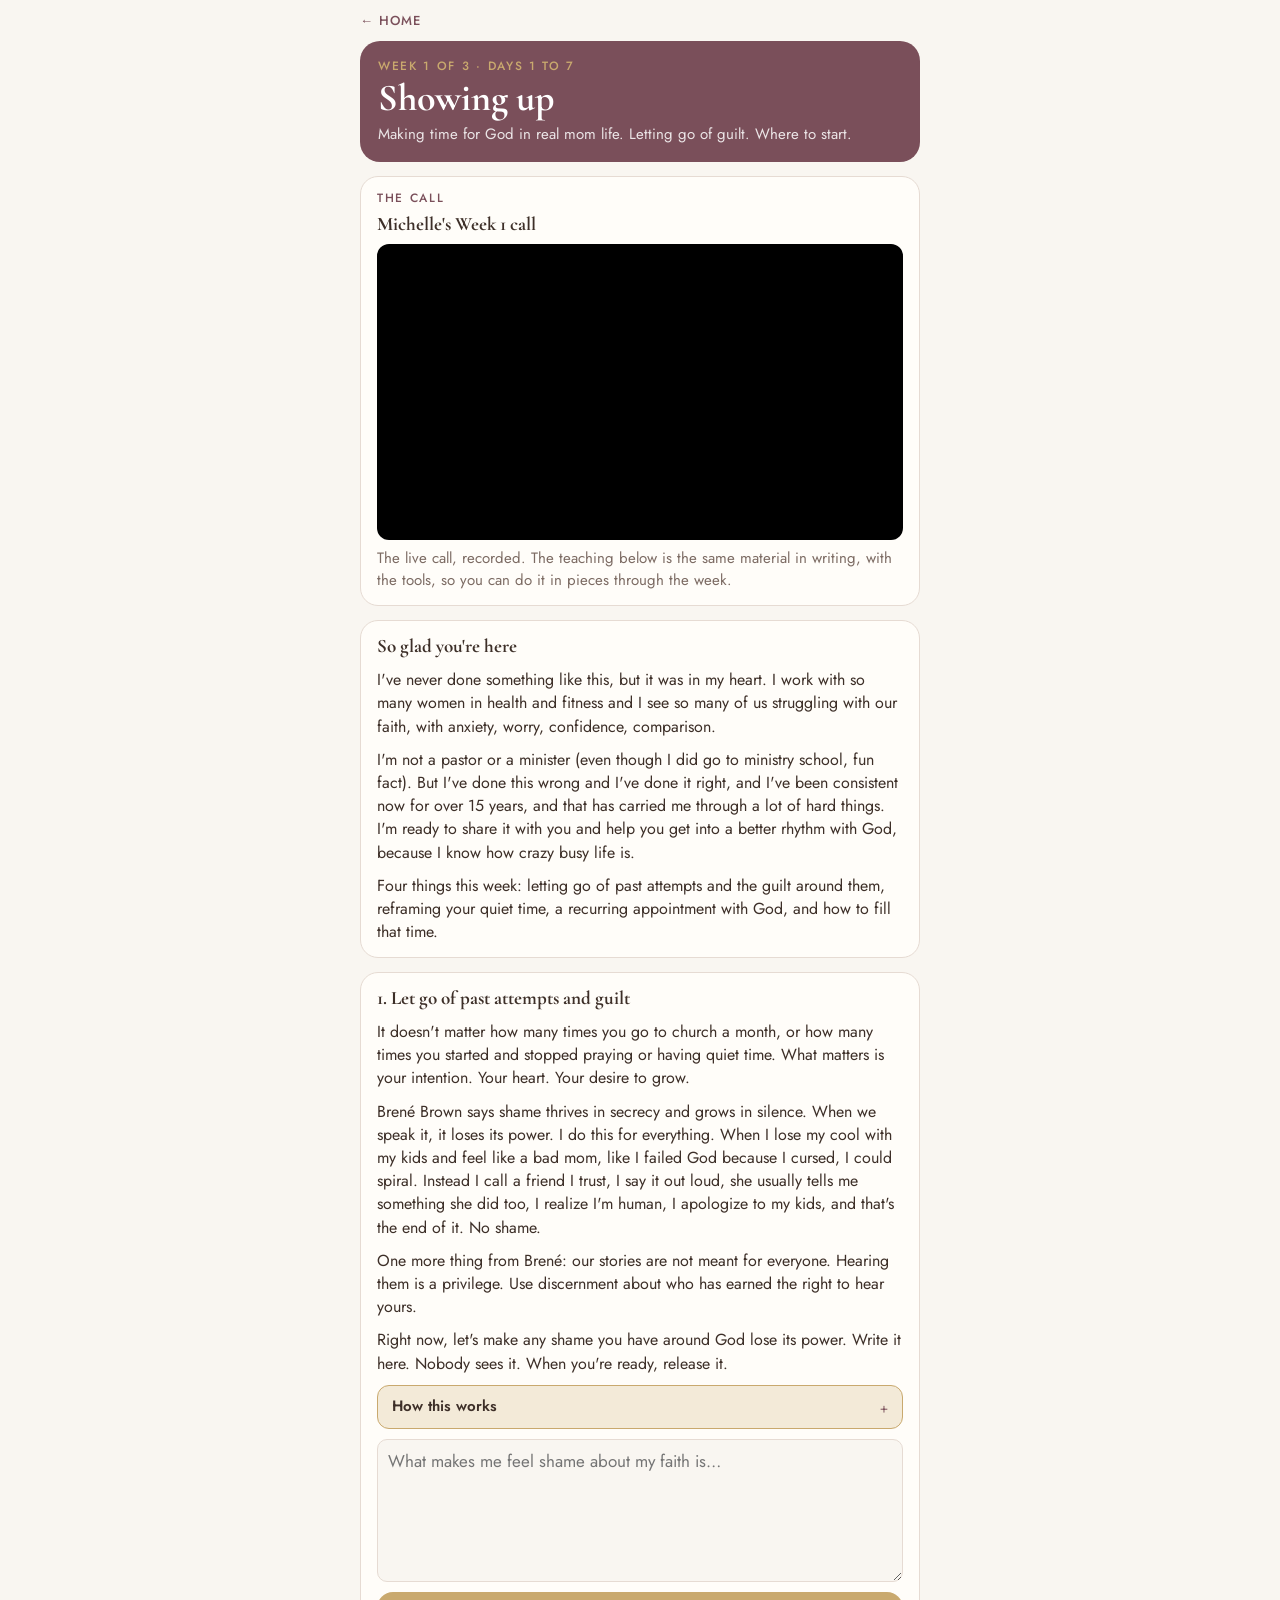
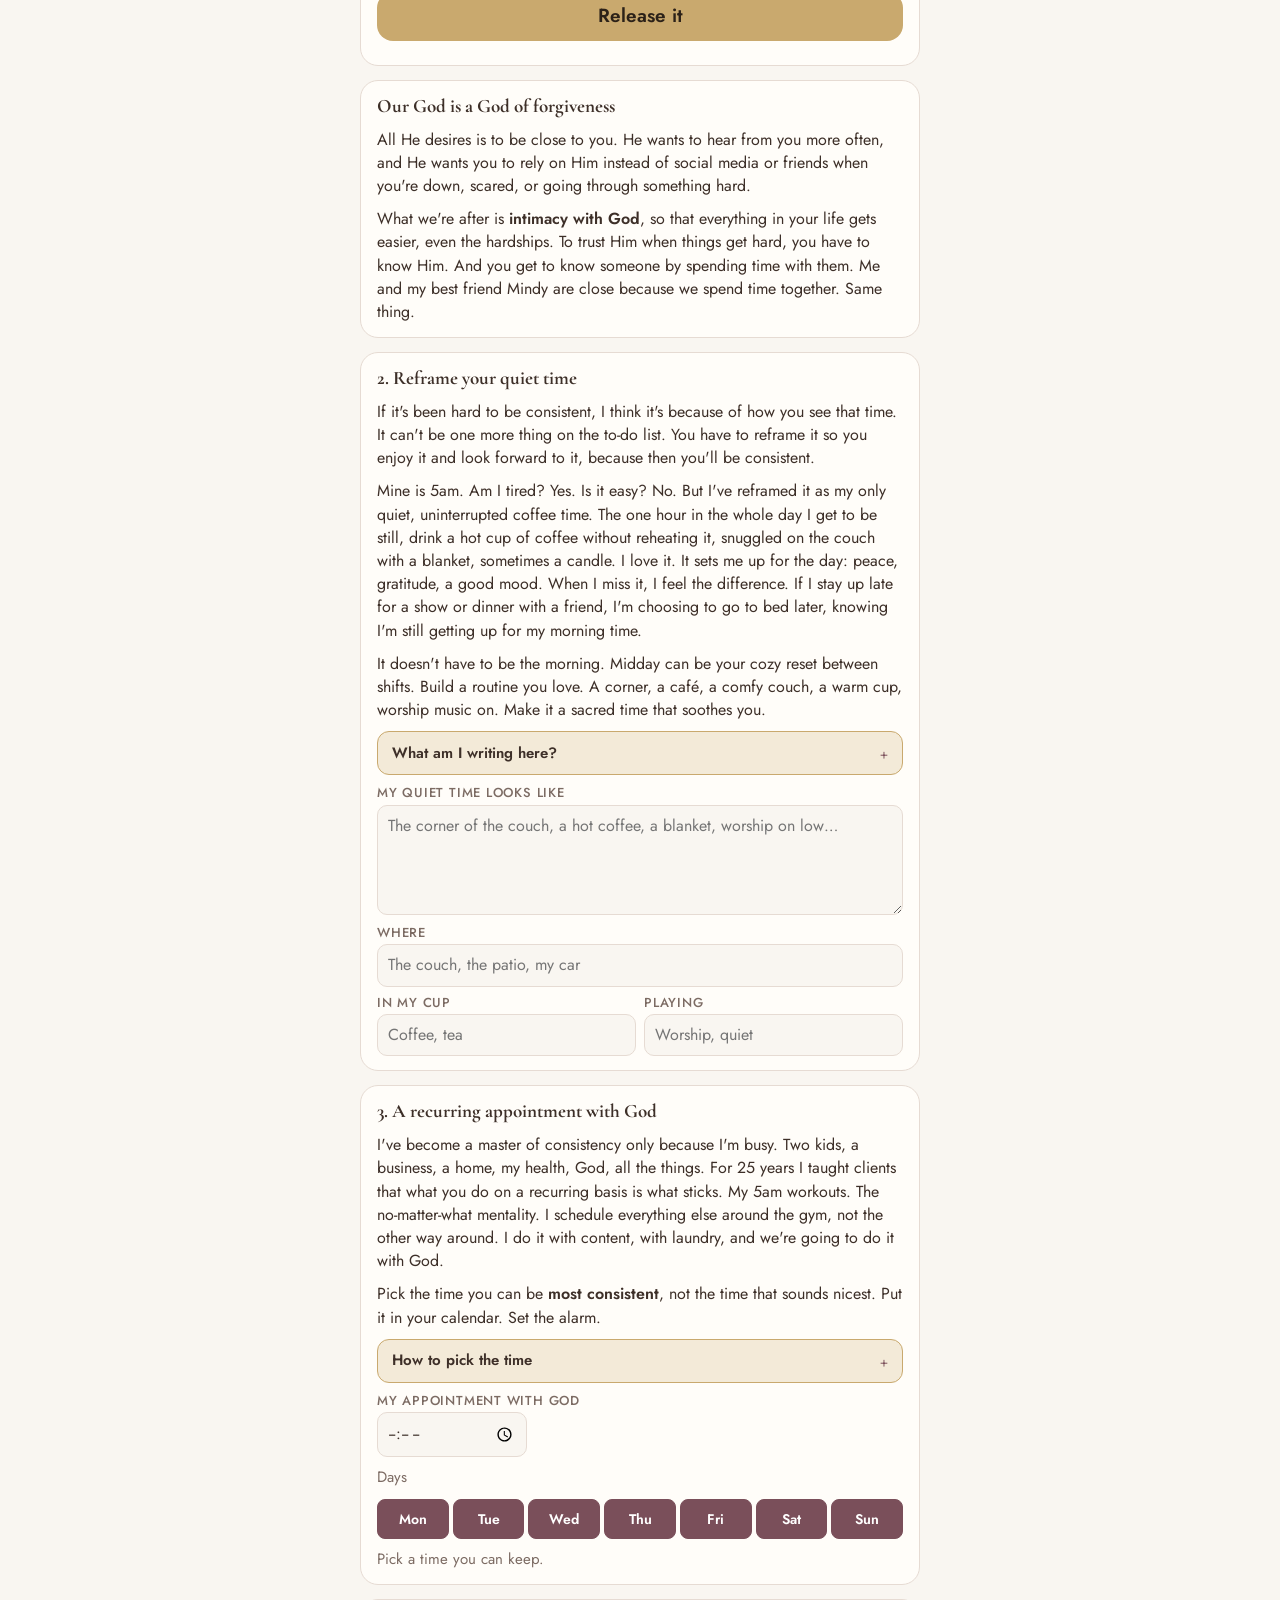
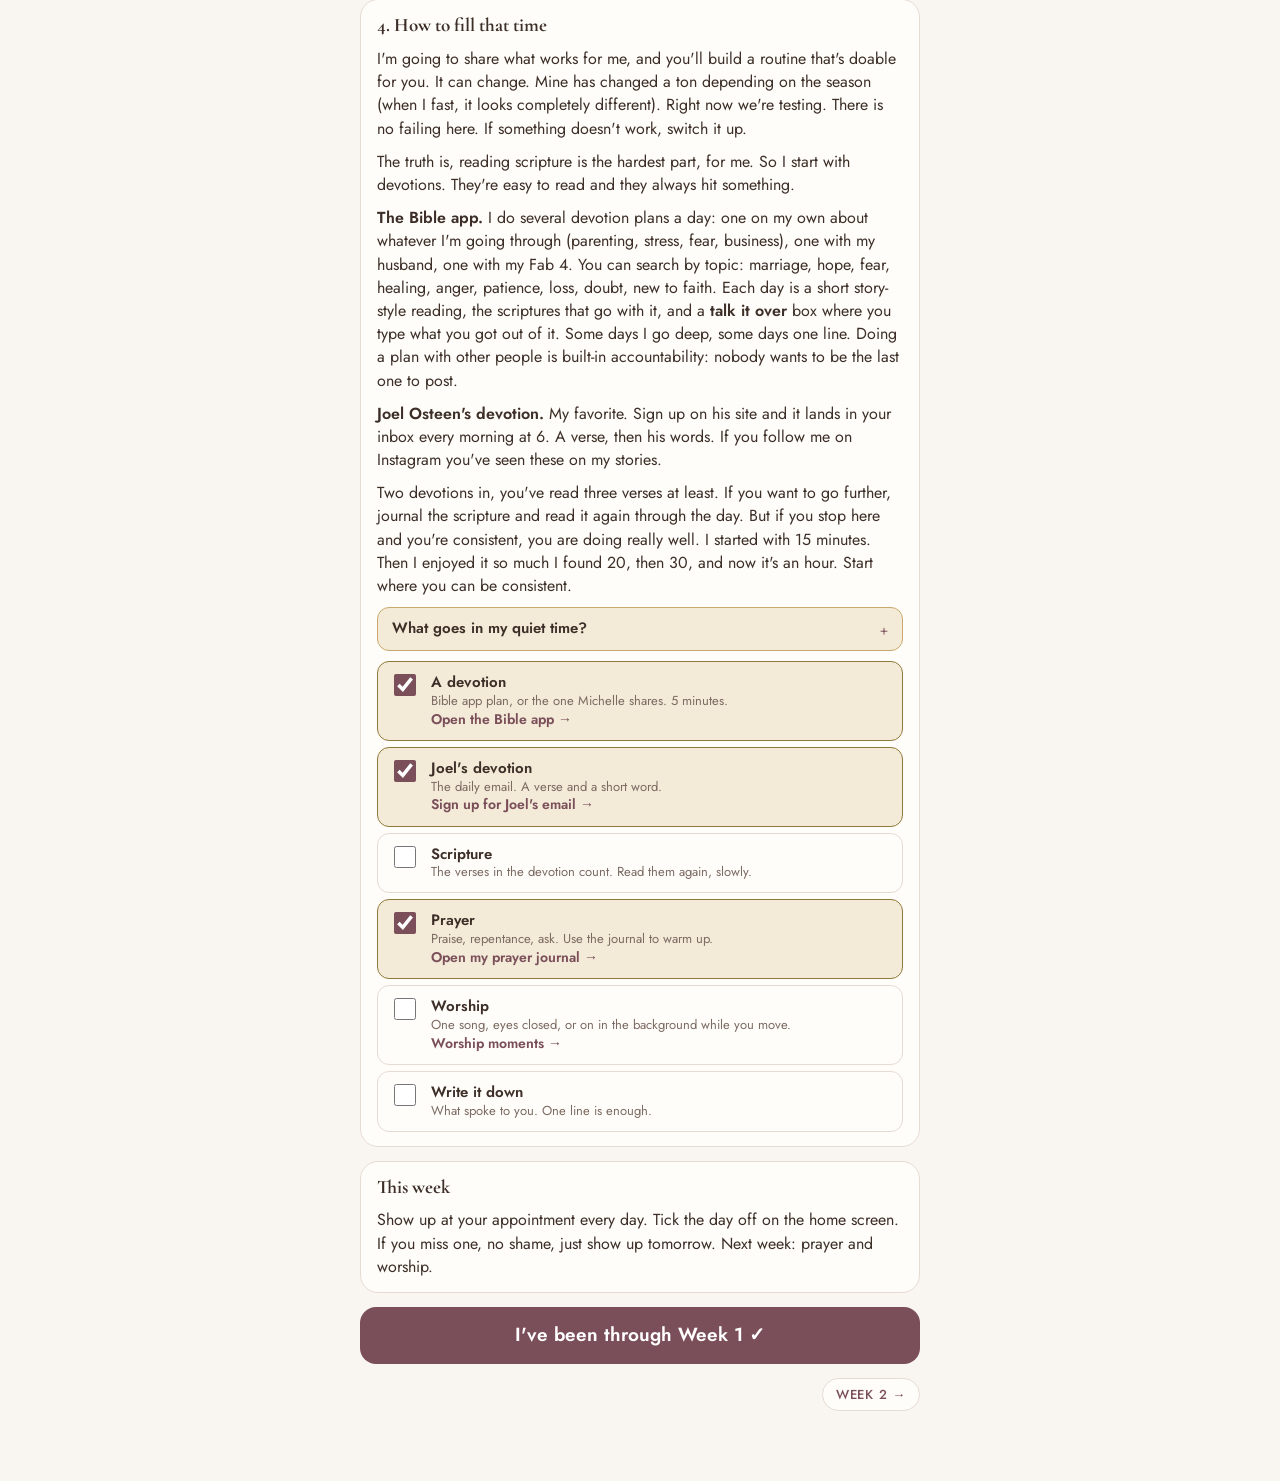
==== week.html @ d2c043b5 "Faith First Reset player: three weeks, daily check-in, appointment, prayer journal, worship, Fab 4 C" ====
<!doctype html>
<meta charset="utf-8">
<base target="_top">
<meta name="viewport" content="width=device-width, initial-scale=1, viewport-fit=cover">
<title>Week · Faith First Reset</title>
<link rel="manifest" href="manifest.json">
<meta name="theme-color" content="#7a4f5a">
<meta name="apple-mobile-web-app-capable" content="yes">
<meta name="apple-mobile-web-app-title" content="Faith First">
<link rel="apple-touch-icon" href="icons/icon-180.png">
<link rel="preconnect" href="https://fonts.googleapis.com">
<link rel="stylesheet" href="https://fonts.googleapis.com/css2?family=Cormorant+Garamond:ital,wght@0,600;0,700;1,500&family=Jost:wght@400;500;600&display=swap">
<link rel="stylesheet" href="ff.css">
<div class="wrap">
  <header class="page"><a class="back" href="start.html">← Home</a></header>
  <section id="head"></section>
  <section id="video"></section>
  <section id="steps" style="display:flex;flex-direction:column;gap:14px"></section>
  <section id="finish"></section>
  <nav class="daynav" id="nav"></nav>
</div>
<script src="ff.js"></script>
<script>
function n(){const x=parseInt(location.hash.slice(1));return x>=1&&x<=3?x:1}
function render(){
  const w=WEEKS[n()-1], wd=weeksDone();
  document.title=`Week ${w.n} · Faith First Reset`;
  $('#head').innerHTML=`<div class="dayhead"><span class="eyebrow">Week ${w.n} of 3 · Days ${(w.n-1)*7+1} to ${w.n*7}</span><h1>${esc(w.title)}</h1><p>${esc(w.sub)}</p></div>`;
  const v=VIDEOS[w.n];
  $('#video').innerHTML=v?`<div class="card"><span class="eyebrow">The call</span><h3>Michelle's Week ${w.n} call</h3>${vidHTML(v,'Faith First Reset, Week '+w.n,CHAPTERS[w.n])}<p>The live call, recorded. The teaching below is the same material in writing, with the tools, so you can do it in pieces through the week.</p></div>`
    :`<div class="card soft"><span class="eyebrow">The call</span><h3>Week ${w.n} is written out below</h3><p>This week's teaching is here in Michelle's words, with the tools. A short video from Michelle will be added here.</p></div>`;
  $('#steps').innerHTML=w.steps.map(s=>`<div class="card step"><h3>${esc(s.h)}</h3><div class="copy">${s.html}</div>${s.ws?`<div class="wsbox" data-ws="${s.ws}"></div>`:''}</div>`).join('');
  $$('.wsbox').forEach(b=>renderWS(b.dataset.ws,b));
  $('#finish').innerHTML=wd[w.n]?`<div class="card gold"><h3>Week ${w.n} done ✓</h3><p>Finished ${nice(wd[w.n])}. Come back to it any time.</p><button class="pill" id="undo">Mark as not done</button></div>`:`<button class="go" id="doneBtn">I've been through Week ${w.n} ✓</button>`;
  $('#nav').innerHTML=`${w.n>1?`<a class="pill" href="#${w.n-1}">← Week ${w.n-1}</a>`:'<span></span>'}${w.n<3?`<a class="pill" href="#${w.n+1}">Week ${w.n+1} →</a>`:'<a class="pill" href="start.html">Home →</a>'}`;
  window.scrollTo(0,0);
}
document.addEventListener('click',e=>{if(e.target.id==='doneBtn'){setWeekDone(n(),true);render()}if(e.target.id==='undo'){setWeekDone(n(),false);render()}});
window.addEventListener('hashchange',render);
render();
</script>
---- ff.css ----
/* The Faith First Reset player. Off-white, mauve, a little gold. Cormorant Garamond for headings, Jost for text,
   the current Michelle Marie Fit look. One phone column everywhere. */
:root{
  --bg:#f9f6f1; --card:#fffdf9; --ink:#3d2f28; --muted:#7c6b63; --line:#e6dbd3;
  --brand:#7a4f5a; --brand-soft:#f0e4e7; --gold:#c9a96e; --gold-soft:#f3ead8; --rose:#c4957e;
  --accent:#7a4f5a; --accent-ink:#ffffff; --done:#8f7a3a; --done-soft:#f3ead8;
  --display:"Cormorant Garamond",Georgia,"Times New Roman",serif;
  --body:"Jost","Helvetica Neue",Arial,sans-serif;
}
@media (prefers-color-scheme: dark){:root:not([data-theme="light"]){
  --bg:#1f1719; --card:#2a1f22; --ink:#f4ede8; --muted:#c2b3ad; --line:#453539;
  --brand:#d9a3b0; --brand-soft:#3b2a30; --gold:#d9bc82; --gold-soft:#3b3222; --rose:#d9ab96;
  --accent:#d9a3b0; --accent-ink:#1f1719; --done:#d9bc82; --done-soft:#3b3222; color-scheme:dark}}
:root[data-theme="dark"]{
  --bg:#1f1719; --card:#2a1f22; --ink:#f4ede8; --muted:#c2b3ad; --line:#453539;
  --brand:#d9a3b0; --brand-soft:#3b2a30; --gold:#d9bc82; --gold-soft:#3b3222; --rose:#d9ab96;
  --accent:#d9a3b0; --accent-ink:#1f1719; --done:#d9bc82; --done-soft:#3b3222; color-scheme:dark}
*{box-sizing:border-box}
body{margin:0;background:var(--bg);color:var(--ink);font:400 17px/1.45 var(--body);padding:0 16px 70px;
  padding-left:max(16px,env(safe-area-inset-left,0px));padding-right:max(16px,env(safe-area-inset-right,0px))}
.wrap{max-width:560px;margin:0 auto;display:flex;flex-direction:column;gap:14px}
header.page{padding-top:14px;display:flex;flex-direction:column;gap:6px}
a.back{font:500 13px/1 var(--body);letter-spacing:.08em;text-transform:uppercase;color:var(--brand);text-decoration:none;display:inline-block}
.eyebrow{font:500 12px/1.2 var(--body);letter-spacing:.14em;text-transform:uppercase;color:var(--brand)}
h1{font:700 clamp(32px,9vw,44px)/1.02 var(--display);margin:0;letter-spacing:-.005em}
h2{font:700 24px/1.1 var(--display);margin:0}
h3{font:700 19px/1.2 var(--display);margin:0}
.lead{margin:0;color:var(--muted)}
p{margin:0}
button{font:inherit;color:inherit;cursor:pointer}
button:focus-visible,a:focus-visible{outline:3px solid var(--gold);outline-offset:2px}
.card{background:var(--card);border:1px solid var(--line);border-radius:18px;padding:14px 16px;display:flex;flex-direction:column;gap:8px}
.card p{color:var(--muted);font-size:15px}
.card p b{color:var(--ink)}
.card.soft{background:var(--brand-soft);border-color:var(--brand)}
.card.gold{background:var(--gold-soft);border-color:var(--gold)}
.go{display:block;text-align:center;background:var(--accent);color:var(--accent-ink);text-decoration:none;border:0;border-radius:16px;padding:18px;font:600 19px/1.1 var(--body);width:100%}
.go.quiet{background:var(--card);color:var(--ink);border:1px solid var(--line)}
.go.gold{background:var(--gold);color:#2b2118}
.go small{display:block;font:400 14px/1.3 var(--body);opacity:.85;margin-top:3px}
.ways{display:flex;flex-direction:column;gap:8px}
.way{display:grid;grid-template-columns:44px 1fr auto;gap:12px;align-items:center;background:var(--card);border:1px solid var(--line);border-radius:16px;padding:12px 14px;text-decoration:none;color:inherit}
.way .ic{width:44px;height:44px;border-radius:12px;background:var(--brand);color:#fff;display:grid;place-items:center;font:700 22px/1 var(--display)}
.way .ic.gold{background:var(--gold);color:#2b2118}
.way b{display:block;font:600 17px/1.2 var(--body)}
.way small{color:var(--muted);font-size:14px}
.way .tick{color:var(--done);font-weight:600;font-size:14px}
h2.also{margin:8px 0 -6px;font:500 12px/1.2 var(--body);letter-spacing:.14em;text-transform:uppercase;color:var(--muted)}
.chips{display:flex;flex-wrap:wrap;gap:6px}
.chip{font:500 14px/1 var(--body);background:var(--bg);border:1px solid var(--line);border-radius:8px;padding:7px 9px;font-variant-numeric:tabular-nums}
.chip.hot{background:var(--brand-soft);border-color:var(--brand);color:var(--brand);font-weight:600}
.chip.gold{background:var(--gold-soft);border-color:var(--gold)}
.seg{display:inline-flex;border:1px solid var(--line);border-radius:999px;overflow:hidden;background:var(--card)}
.seg button{border:0;background:transparent;color:var(--ink);padding:10px 16px;font:600 14px/1 var(--body);letter-spacing:.02em}
.seg button[aria-pressed="true"]{background:var(--brand);color:#fff}
.pill{font:500 13px/1 var(--body);letter-spacing:.06em;text-transform:uppercase;color:var(--brand);text-decoration:none;border:1px solid var(--line);background:var(--card);border-radius:999px;padding:9px 13px;display:inline-flex;gap:6px;align-items:center}
.pill.play{background:var(--accent);color:var(--accent-ink);border-color:var(--accent)}
.toolrow{display:flex;gap:8px;align-items:center;flex-wrap:wrap}
.star{color:var(--gold)}
.note{font-size:14px;color:var(--muted)}
input[type="number"],input[type="text"],textarea{font:inherit;color:inherit;background:var(--bg);border:1px solid var(--line);border-radius:10px;padding:9px 10px}
textarea{width:100%;min-height:72px;resize:vertical}
.err{background:var(--brand-soft);border-radius:14px;padding:14px}
/* step-by-step walkthrough shared pieces */
.embed{aspect-ratio:16/9;border-radius:12px;overflow:hidden;background:#000}
.embed iframe{width:100%;height:100%;border:0}
.demo{font-weight:600;font-size:14px;color:var(--brand);text-decoration:none;display:inline-flex;align-items:center;gap:6px;border:0;background:none;padding:6px 0}
.photo{width:100%;aspect-ratio:450/252;object-fit:cover;border-radius:12px;background:var(--brand-soft);display:block}
.code{display:inline-block;font:600 13px/1 var(--body);color:#fff;background:var(--brand);border-radius:6px;padding:5px 7px;margin-right:8px;letter-spacing:.04em;vertical-align:3px}
.code.swap{background:var(--gold);color:#2b2118}
/* sheet (swap picker) */
.sheet-bg{position:fixed;inset:0;background:rgba(40,25,30,.45);z-index:20;display:flex;align-items:flex-end;justify-content:center}
.sheet{background:var(--card);color:var(--ink);width:100%;max-width:560px;max-height:88vh;overflow:auto;border-radius:22px 22px 0 0;padding:16px 16px 30px;display:flex;flex-direction:column;gap:10px}
.sheet h2{font-size:26px}
.sheet .opt{display:grid;grid-template-columns:76px 1fr;gap:10px;align-items:center;border:1px solid var(--line);border-radius:14px;padding:8px 10px;background:var(--bg);text-align:left;width:100%}
.sheet .opt img{width:76px;aspect-ratio:450/252;object-fit:cover;border-radius:8px;background:var(--brand-soft)}
.sheet .opt b{display:block;font:600 16px/1.2 var(--body)}
.sheet .opt small{color:var(--muted);font-size:13px}
.sheet .opt.text{grid-template-columns:1fr}
.sheet .x{align-self:flex-end;border:1px solid var(--line);background:var(--card);border-radius:999px;padding:8px 14px;font-weight:600}
/* week grid */
.wk{display:grid;grid-template-columns:repeat(7,1fr);gap:5px}
.wk a,.wk div{display:flex;flex-direction:column;align-items:center;gap:4px;text-decoration:none;color:inherit;background:var(--card);border:1px solid var(--line);border-radius:12px;padding:8px 2px;min-height:86px;text-align:center}
.wk .d{font:500 11px/1 var(--body);letter-spacing:.08em;text-transform:uppercase;color:var(--muted)}
.wk .n{font:700 20px/1 var(--display)}
.wk .w{font:500 11px/1.15 var(--body);color:var(--brand)}
.wk .w.cardio{color:var(--rose)}
.wk .w.rest{color:var(--muted)}
.wk .today{border-color:var(--brand);box-shadow:inset 0 0 0 1px var(--brand)}
.wk .done{background:var(--done-soft);border-color:var(--done)}
.wk .done .n::after{content:" ✓";color:var(--done);font-size:14px}
/* ladder */
.ladder{display:flex;flex-direction:column;gap:8px}
.rung{display:grid;grid-template-columns:40px 1fr;gap:12px;align-items:start;background:var(--card);border:1px solid var(--line);border-radius:16px;padding:12px 14px;text-decoration:none;color:inherit}
.rung .num{font:700 30px/1 var(--display);color:var(--line)}
.rung.now{border-color:var(--brand);background:var(--brand-soft)}
.rung.now .num{color:var(--brand)}
.rung.past .num{color:var(--gold)}
.rung b{display:block;font:600 17px/1.2 var(--body)}
.rung small{color:var(--muted);font-size:14px;display:block}
.rung .wks{display:flex;gap:6px;margin-top:8px}
.rung .wks span{flex:1;height:26px;border-radius:7px;border:1px solid var(--line);display:grid;place-items:center;font:500 12px/1 var(--body);color:var(--muted)}
.rung .wks span.on{background:var(--gold);border-color:var(--gold);color:#2b2118;font-weight:600}
.rung .wks span.part{background:var(--gold-soft);border-color:var(--gold)}
.rung .wks span.cur{box-shadow:inset 0 0 0 2px var(--brand)}
/* checklist */
.ck{display:flex;flex-direction:column;gap:6px}
.ck label{display:flex;gap:12px;align-items:flex-start;background:var(--card);border:1px solid var(--line);border-radius:12px;padding:11px 12px;font-size:15px}
.ck input{width:22px;height:22px;flex:none;accent-color:var(--brand);margin-top:1px}
.ck label.on{background:var(--done-soft);border-color:var(--done)}
@media (prefers-reduced-motion:reduce){*{transition:none !important}}
.pair{display:grid;grid-template-columns:1fr 1fr;gap:8px}
.pair figure{margin:0;position:relative}
.pair img{width:100%;aspect-ratio:16/10;object-fit:cover;border-radius:12px;background:var(--brand-soft);display:block}
.pair figcaption{position:absolute;left:8px;top:8px;font:500 11px/1 var(--body);letter-spacing:.1em;text-transform:uppercase;background:rgba(61,47,40,.75);color:#fff;padding:5px 7px;border-radius:6px}
/* ---- Organized Mom additions: worksheets ---- */
.ws{display:flex;flex-direction:column;gap:10px}
.ws label{display:flex;flex-direction:column;gap:4px;font:500 13px/1.2 var(--body);letter-spacing:.06em;text-transform:uppercase;color:var(--muted)}
.ws label input,.ws label select,.ws label textarea{font:400 16px/1.4 var(--body);letter-spacing:0;text-transform:none;color:var(--ink)}
.ws input,.ws select,.ws textarea{font:inherit;color:inherit;background:var(--bg);border:1px solid var(--line);border-radius:10px;padding:9px 10px;min-width:0;width:100%}
.ws textarea{min-height:0}
.rows{display:flex;flex-direction:column;gap:8px}
.row{display:grid;grid-template-columns:1fr auto;gap:8px;align-items:start;background:var(--card);border:1px solid var(--line);border-radius:14px;padding:10px}
.row.del{background:var(--gold-soft);border-color:var(--gold)}
.row.done .fields input[type=text]{text-decoration:line-through;color:var(--muted)}
.row .fields{display:flex;flex-wrap:wrap;gap:6px;min-width:0}
.row .fields>*{flex:1 1 140px;min-width:0}
.row .fields textarea{flex-basis:100%}
.row .fields .days{flex-basis:100%}
.row .chk{flex-direction:row;align-items:center;gap:8px;flex:0 0 auto;text-transform:none;letter-spacing:0;font:400 15px/1.2 var(--body);color:var(--ink)}
.row .chk input{width:22px;height:22px;accent-color:var(--brand)}
.row .x{border:0;background:transparent;color:var(--muted);font-size:24px;line-height:1;padding:2px 6px;align-self:center}
.row .ord{display:flex;flex-direction:column;gap:2px}
.row .ord button{border:1px solid var(--line);background:var(--bg);border-radius:6px;font-size:10px;padding:4px 7px;color:var(--muted)}
.row:has(.ord){grid-template-columns:auto 1fr auto}
.pill.add{background:var(--brand);color:var(--accent-ink);border-color:var(--brand)}
.days{display:flex;gap:4px;flex-wrap:wrap}
.days button{border:1px solid var(--line);background:var(--bg);border-radius:8px;padding:7px 0;width:34px;font:600 13px/1 var(--body);color:var(--muted)}
.days button[aria-pressed="true"]{background:var(--brand);border-color:var(--brand);color:var(--accent-ink)}
.days.big button{width:auto;flex:1;padding:12px 0;font-size:14px}
.tabs{display:flex;gap:6px;overflow-x:auto;padding-bottom:4px;-webkit-overflow-scrolling:touch}
.tabs button{flex:0 0 auto;border:1px solid var(--line);background:var(--card);border-radius:999px;padding:9px 14px;font:600 14px/1 var(--body);color:var(--ink)}
.tabs button[aria-pressed="true"]{background:var(--brand);border-color:var(--brand);color:var(--accent-ink)}
.top3{display:flex;flex-direction:column;gap:8px}
.t3{background:var(--bg);border:1px solid var(--line);border-radius:12px;padding:10px;display:flex;flex-direction:column;gap:6px}
.t3 input,.t3 textarea{background:var(--card)}
.grid2{display:grid;grid-template-columns:1fr 1fr;gap:8px}
.grid2 label:first-child{grid-column:1/-1}
.mealgrid{display:flex;flex-direction:column;gap:6px}
.meal{display:grid;grid-template-columns:1fr 1fr 1fr;gap:6px;align-items:center;background:var(--card);border:1px solid var(--line);border-radius:12px;padding:8px}
.meal b{grid-column:1/-1;font:600 14px/1 var(--body);color:var(--brand)}
.meal input{padding:8px}
/* day page */
.step{display:flex;flex-direction:column;gap:10px}
.step .copy p{color:var(--ink);font-size:16px;margin-bottom:10px}
.step .copy p:last-child{margin-bottom:0}
.step .copy a{color:var(--brand);font-weight:600}
.step .copy b{font-weight:600}
.dayhead{display:flex;flex-direction:column;gap:6px;background:var(--brand);color:var(--accent-ink);border-radius:20px;padding:18px 18px 16px}
.dayhead .eyebrow{color:var(--gold)}
.dayhead h1{color:var(--accent-ink);font-size:clamp(28px,8vw,38px)}
.dayhead p{color:var(--accent-ink);opacity:.85;font-size:15px}
.daynav{display:flex;justify-content:space-between;gap:8px}
/* home */
.hero{position:relative;border-radius:22px;overflow:hidden;background:var(--brand-soft);min-height:200px}
.hero img{width:100%;height:280px;object-fit:cover;object-position:50% 15%;display:block}
.hero .tx{position:absolute;left:0;right:0;bottom:0;padding:70px 16px 16px;background:linear-gradient(rgba(61,47,40,0),rgba(61,47,40,.55) 35%,rgba(61,47,40,.86));color:#fff}
.hero .tx .eyebrow{color:var(--gold)}
.hero .tx h1{color:#fff;font-size:clamp(30px,8.5vw,42px)}
.hero .tx p{color:rgba(255,255,255,.9);font-size:15px}
.dots{display:grid;grid-template-columns:repeat(7,1fr);gap:5px}
.dots a{display:flex;flex-direction:column;align-items:center;gap:3px;text-decoration:none;color:inherit;background:var(--card);border:1px solid var(--line);border-radius:12px;padding:8px 2px}
.dots a .d{font:500 10px/1 var(--body);letter-spacing:.08em;text-transform:uppercase;color:var(--muted)}
.dots a .n{font:700 20px/1 var(--display)}
.dots a.done{background:var(--done-soft);border-color:var(--done)}
.dots a.done .n::after{content:"✓";font-size:12px;color:var(--done);margin-left:2px}
.dots a.next{border-color:var(--brand);box-shadow:inset 0 0 0 1px var(--brand)}
/* week page */
.wkday{background:var(--card);border:1px solid var(--line);border-radius:16px;padding:10px 12px;display:flex;flex-direction:column;gap:6px}
.wkday h3{display:flex;justify-content:space-between;align-items:baseline}
.wkday h3 small{font:500 12px/1 var(--body);color:var(--muted);letter-spacing:.06em;text-transform:uppercase}
.wkday.today{border-color:var(--brand)}
.ent{display:grid;grid-template-columns:62px 1fr auto;gap:8px;align-items:center;font-size:15px;padding:4px 0;border-top:1px dashed var(--line)}
.ent:first-of-type{border-top:0}
.ent .t{font-variant-numeric:tabular-nums;color:var(--muted);font-size:14px}
.ent .tag{font:500 10px/1 var(--body);letter-spacing:.08em;text-transform:uppercase;color:var(--brand);background:var(--brand-soft);border-radius:6px;padding:4px 6px}
.ent .tag.workout{background:var(--gold-soft);color:#6b5a2a}
.ent .tag.meals,.ent .tag.shop,.ent .tag.cook{background:var(--done-soft);color:var(--done)}
.ent .tag.downtime{background:var(--bg);color:var(--muted)}
.ent .x{border:0;background:transparent;color:var(--muted);font-size:20px;padding:0 4px}
.addform{display:grid;grid-template-columns:1fr 1fr;gap:8px}
.addform input,.addform select{font:inherit;color:inherit;background:var(--bg);border:1px solid var(--line);border-radius:10px;padding:9px 10px;width:100%;min-width:0}
.addform input[name=label]{grid-column:1/-1}
/* print */
@media print{body{padding:0;background:#fff;color:#000}.noprint{display:none !important}.card{break-inside:avoid;border-color:#ccc}}

/* help: tap to open */
details.help{border:1px solid var(--gold);background:var(--gold-soft);border-radius:12px;padding:0}
details.help summary{cursor:pointer;list-style:none;padding:11px 14px;font:600 15px/1.3 var(--body);color:var(--ink);display:flex;justify-content:space-between;align-items:center;gap:10px}
details.help summary::-webkit-details-marker{display:none}
details.help summary::after{content:"+";font:700 20px/1 var(--display);color:var(--brand)}
details.help[open] summary::after{content:"\2013"}
details.help .helpbody{padding:0 14px 12px}
details.help .helpbody p{color:var(--ink);font-size:15px;margin-bottom:8px}
details.help .helpbody ul{margin:0 0 8px;padding-left:18px;font-size:15px}
details.help .helpbody li{margin:3px 0}
details.help .helpbody ol{margin:0 0 8px;padding-left:18px;font-size:15px}
/* ---- Faith First additions ---- */
.ck label.big{padding:14px 12px}
.ck label span b{display:block;font-weight:600}
.ck label span small{display:block;color:var(--muted);font-size:13px}
.ck label span a{color:var(--brand);font-weight:600;font-size:14px;text-decoration:none}
.pra{display:flex;flex-direction:column;gap:8px}
.pra label small{display:block;text-transform:none;letter-spacing:0;font-weight:400;color:var(--muted);font-size:13px;margin-top:-2px}
.tabs .addtab{border-style:dashed;color:var(--brand)}
.chips .chip{border:1px solid var(--line);background:var(--card);cursor:pointer}
.chaps{display:flex;flex-direction:column;gap:4px;margin-top:8px}
.chaps a{display:grid;grid-template-columns:52px 1fr;gap:8px;font-size:14px;color:var(--ink);text-decoration:none;padding:6px 0;border-top:1px dashed var(--line)}
.chaps a span{font-variant-numeric:tabular-nums;color:var(--brand);font-weight:600}
.score{display:flex;justify-content:space-between;align-items:baseline}
.score b{font:700 28px/1 var(--display);color:var(--brand)}
.two{display:grid;grid-template-columns:1fr 1fr;gap:8px}
.stat{background:var(--card);border:1px solid var(--line);border-radius:16px;padding:12px 14px}
.stat b{display:block;font:700 30px/1 var(--display);color:var(--brand)}
.stat small{color:var(--muted);font-size:13px}
.goalbar{background:var(--brand);color:var(--accent-ink);border-radius:20px;padding:16px 18px;display:flex;flex-direction:column;gap:6px}
.goalbar .eyebrow{color:var(--gold)}
.goalbar h2{color:var(--accent-ink);font-size:28px}
.goalbar p{color:var(--accent-ink);opacity:.85;font-size:15px}
.goalbar a{color:inherit;text-decoration:underline;text-underline-offset:3px}
.hero img{object-position:50% 25%}
.ws .ck label,.ws .chk{text-transform:none;letter-spacing:0;font:400 15px/1.3 var(--body);color:var(--ink);flex-direction:row;align-items:flex-start;gap:12px}
.ws .ck label input{width:22px;height:22px;flex:none;accent-color:var(--brand);margin-top:1px}
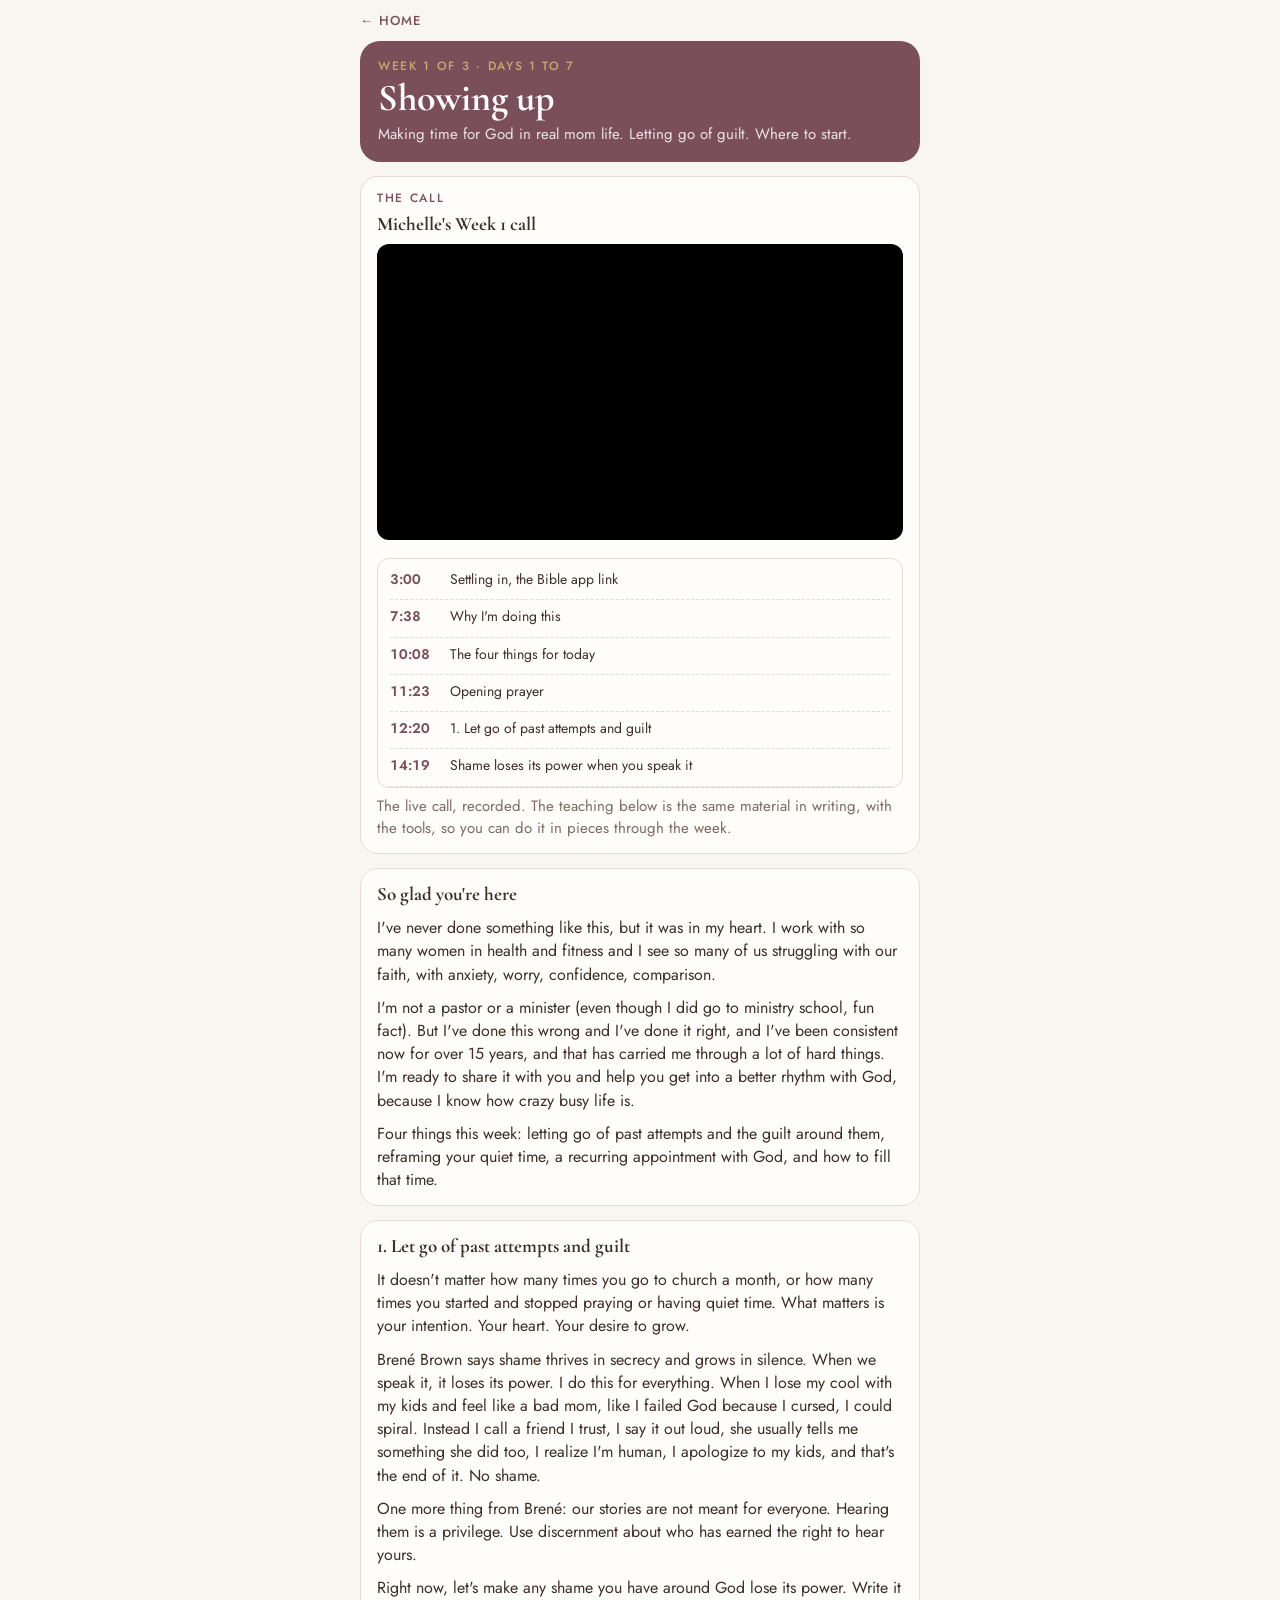
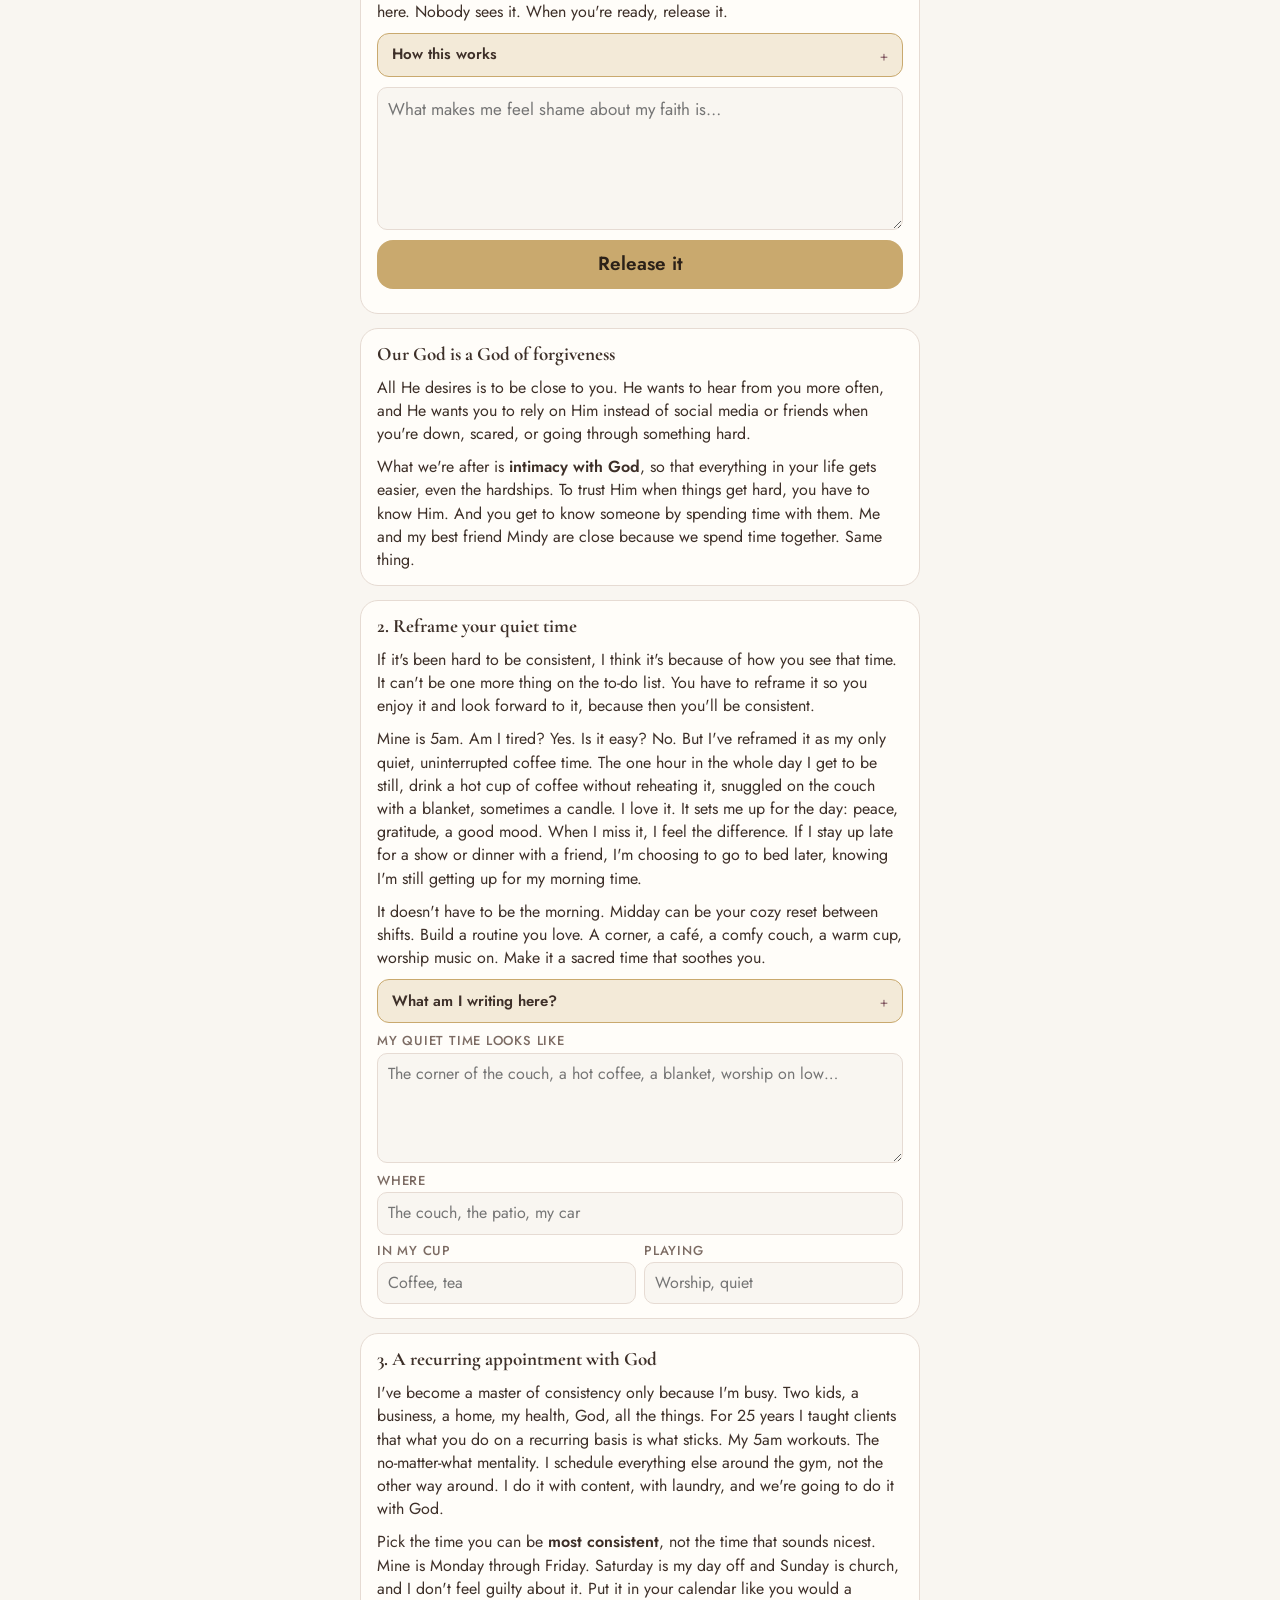
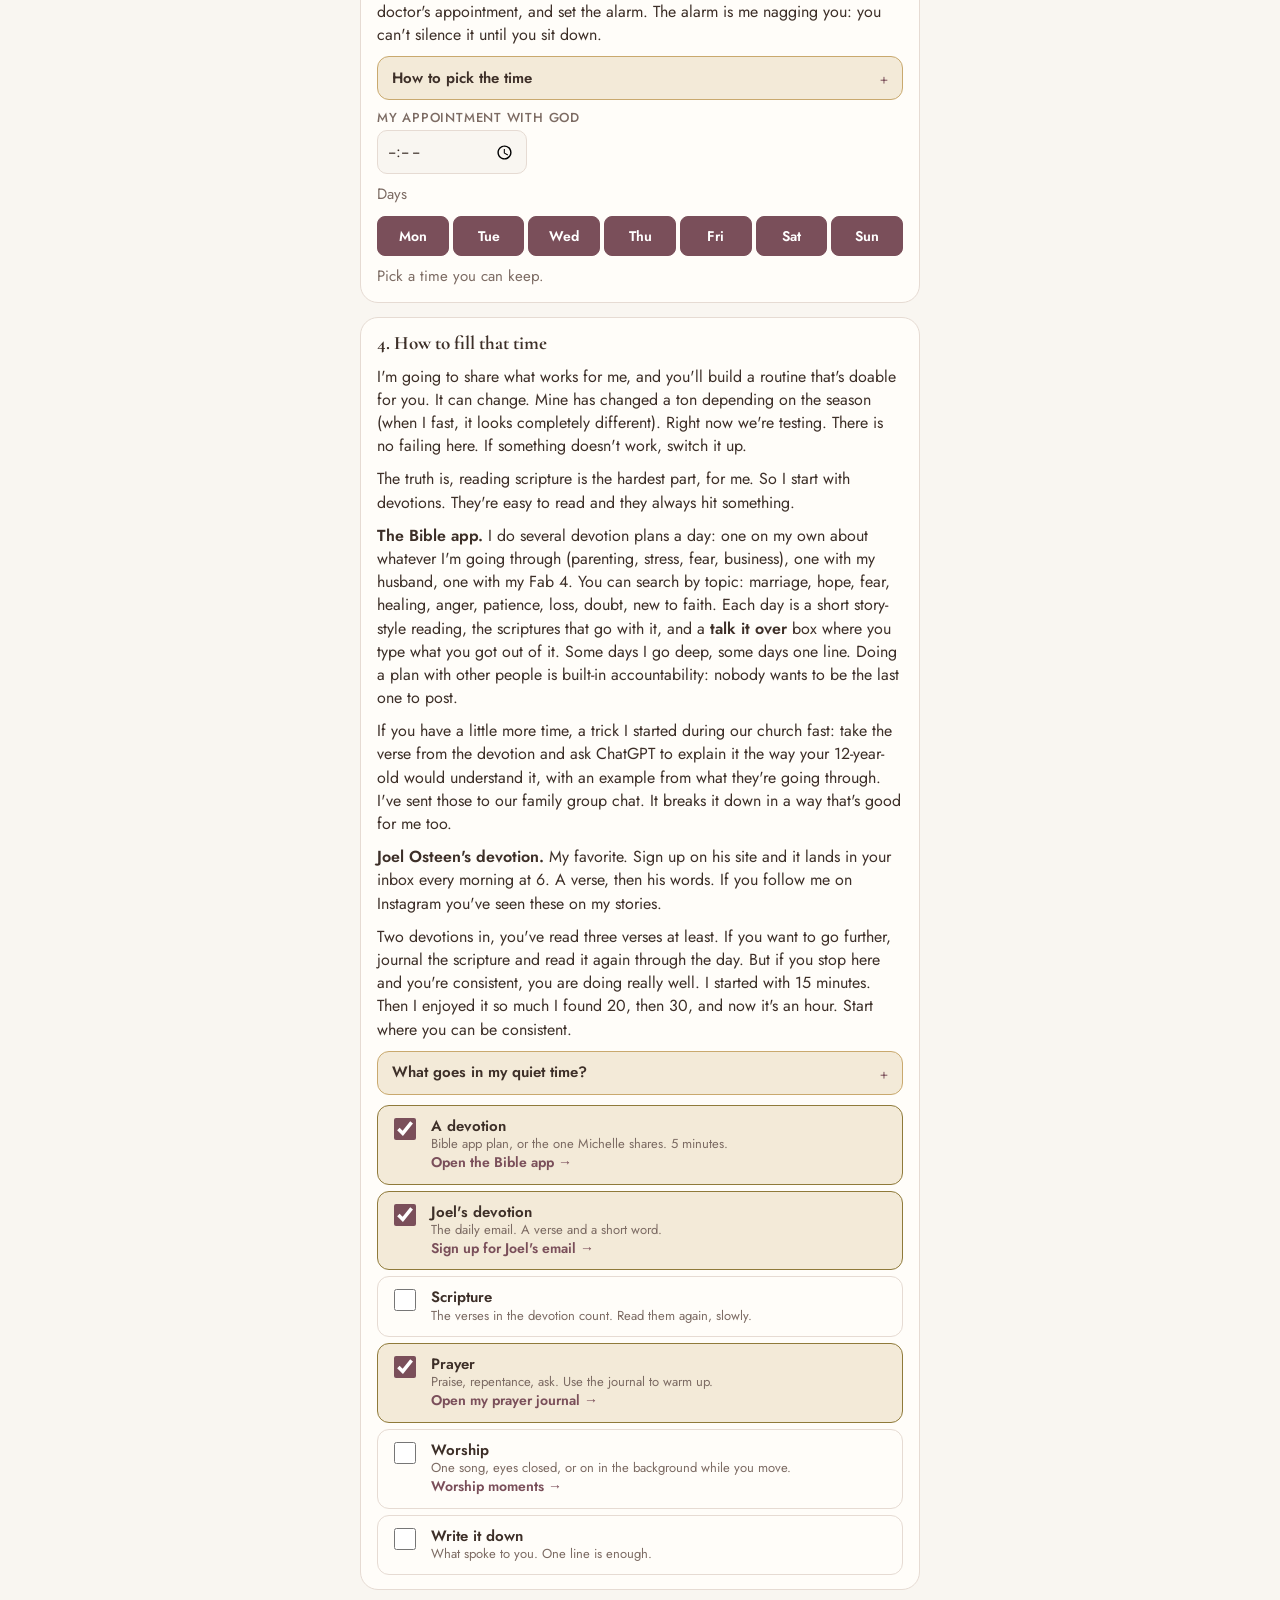
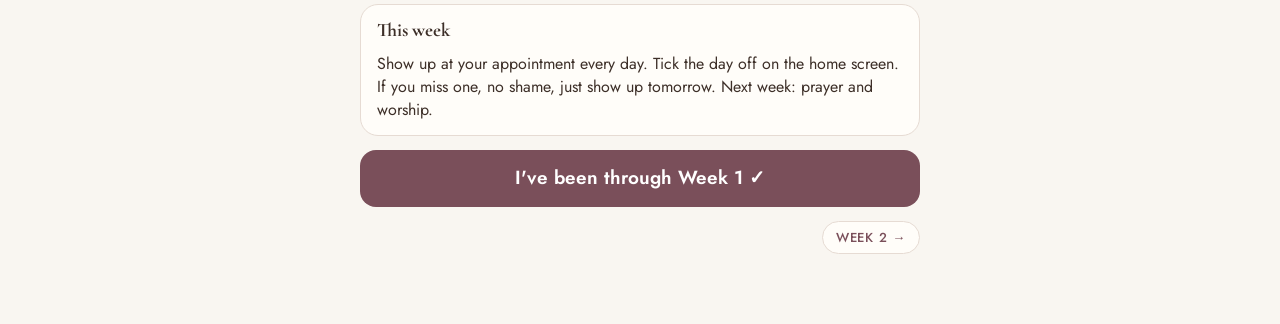
==== commit 4dbe8fae: "Week 3: no video slot" ====
--- a/week.html
+++ b/week.html
@@ -28,7 +28,7 @@
   $('#head').innerHTML=`<div class="dayhead"><span class="eyebrow">Week ${w.n} of 3 · Days ${(w.n-1)*7+1} to ${w.n*7}</span><h1>${esc(w.title)}</h1><p>${esc(w.sub)}</p></div>`;
   const v=VIDEOS[w.n];
   $('#video').innerHTML=v?`<div class="card"><span class="eyebrow">The call</span><h3>Michelle's Week ${w.n} call</h3>${vidHTML(v,'Faith First Reset, Week '+w.n,CHAPTERS[w.n])}<p>The live call, recorded. The teaching below is the same material in writing, with the tools, so you can do it in pieces through the week.</p></div>`
-    :`<div class="card soft"><span class="eyebrow">The call</span><h3>Week ${w.n} is written out below</h3><p>This week's teaching is here in Michelle's words, with the tools. A short video from Michelle will be added here.</p></div>`;
+    :'';
   $('#steps').innerHTML=w.steps.map(s=>`<div class="card step"><h3>${esc(s.h)}</h3><div class="copy">${s.html}</div>${s.ws?`<div class="wsbox" data-ws="${s.ws}"></div>`:''}</div>`).join('');
   $$('.wsbox').forEach(b=>renderWS(b.dataset.ws,b));
   $('#finish').innerHTML=wd[w.n]?`<div class="card gold"><h3>Week ${w.n} done ✓</h3><p>Finished ${nice(wd[w.n])}. Come back to it any time.</p><button class="pill" id="undo">Mark as not done</button></div>`:`<button class="go" id="doneBtn">I've been through Week ${w.n} ✓</button>`;
--- a/ff.css
+++ b/ff.css
@@ -231,3 +231,5 @@
 .hero img{object-position:50% 25%}
 .ws .ck label,.ws .chk{text-transform:none;letter-spacing:0;font:400 15px/1.3 var(--body);color:var(--ink);flex-direction:row;align-items:flex-start;gap:12px}
 .ws .ck label input{width:22px;height:22px;flex:none;accent-color:var(--brand);margin-top:1px}
+.chaps{max-height:230px;overflow:auto;border:1px solid var(--line);border-radius:12px;padding:4px 12px;margin-top:10px}
+.chaps a:first-child{border-top:0}
